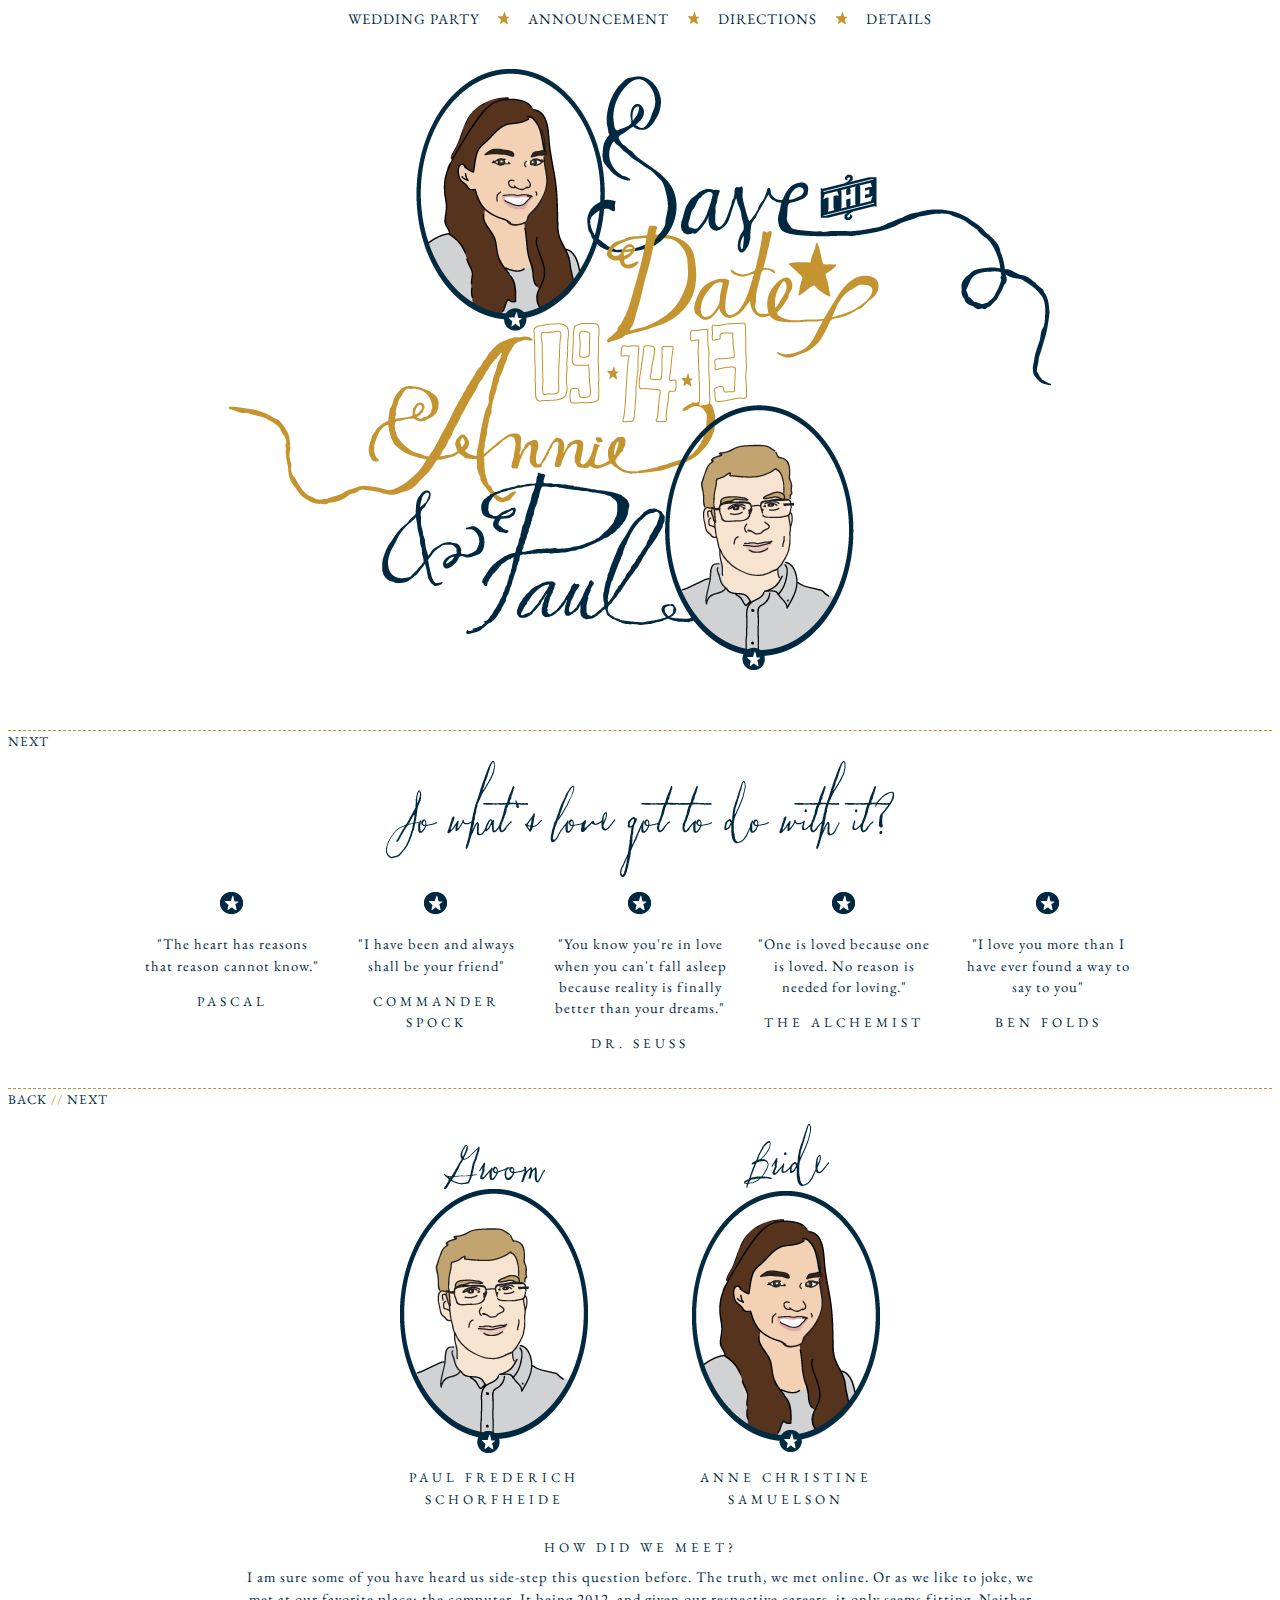
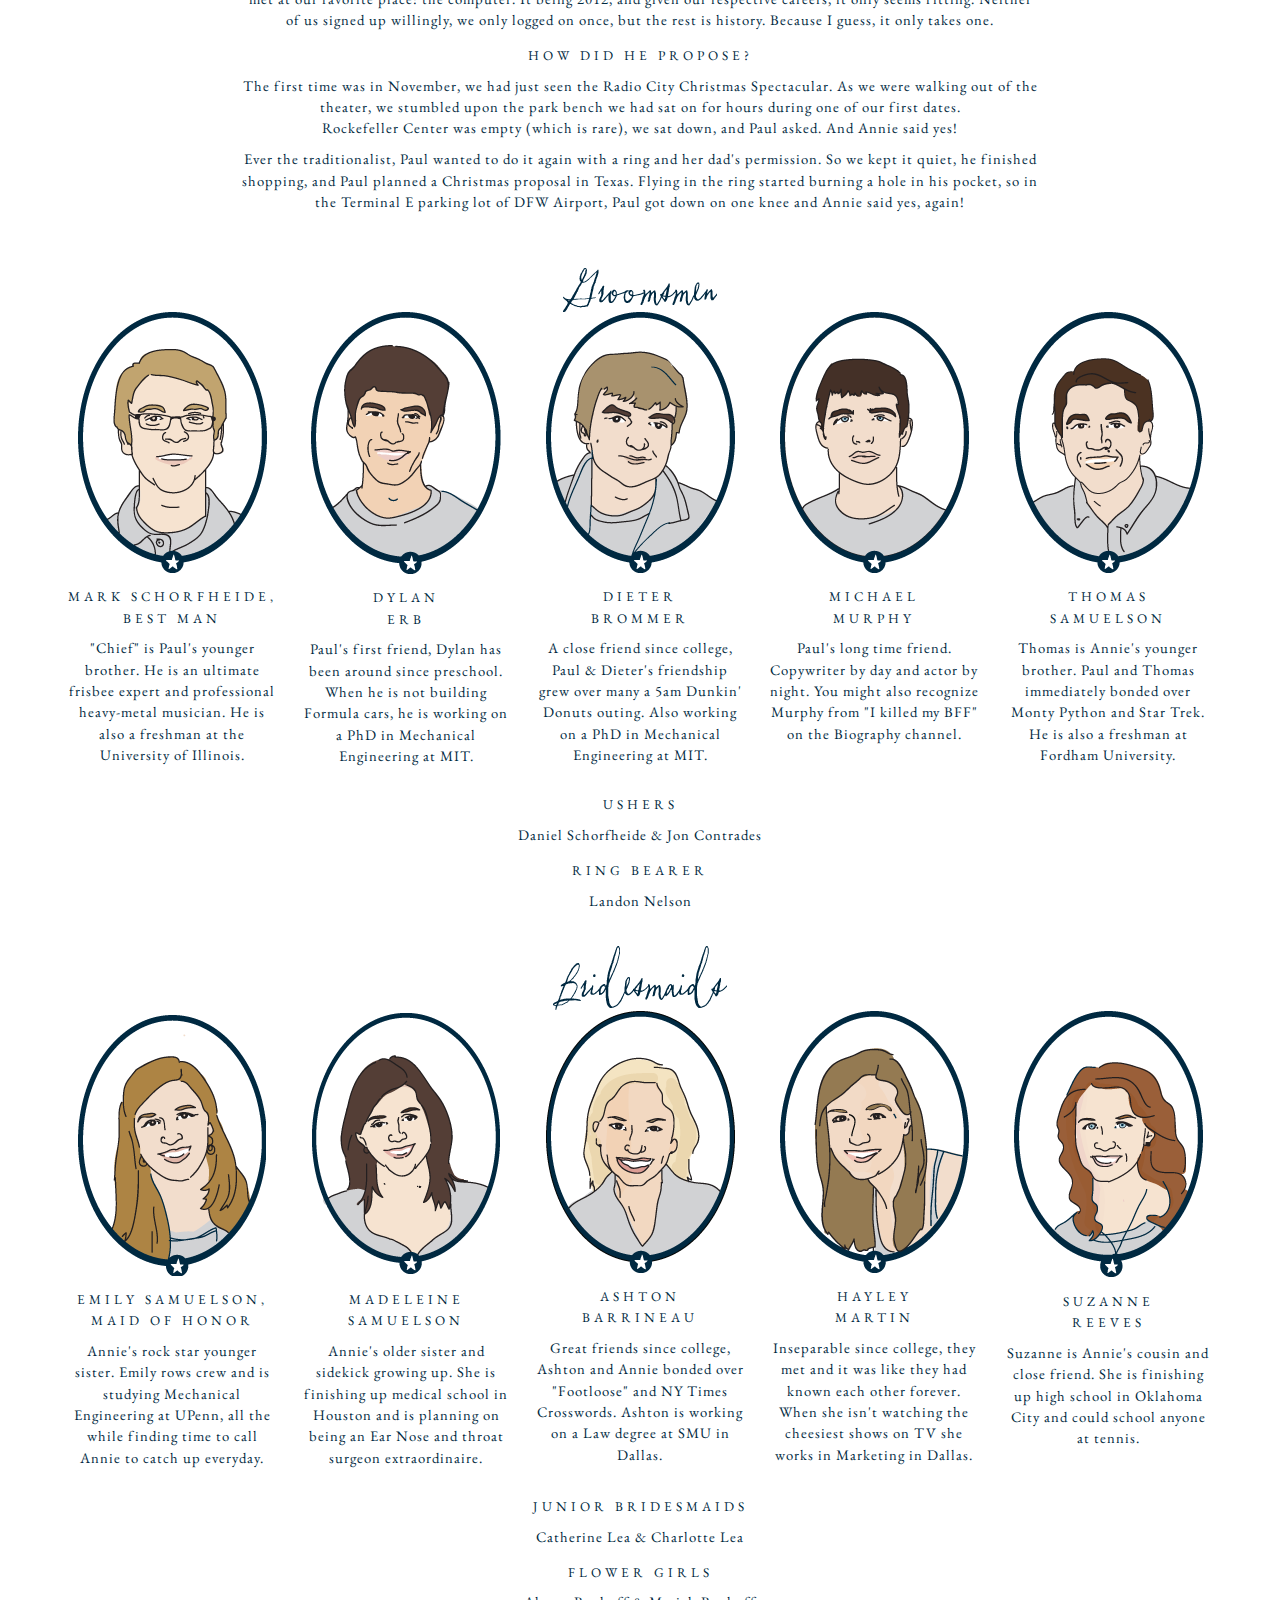
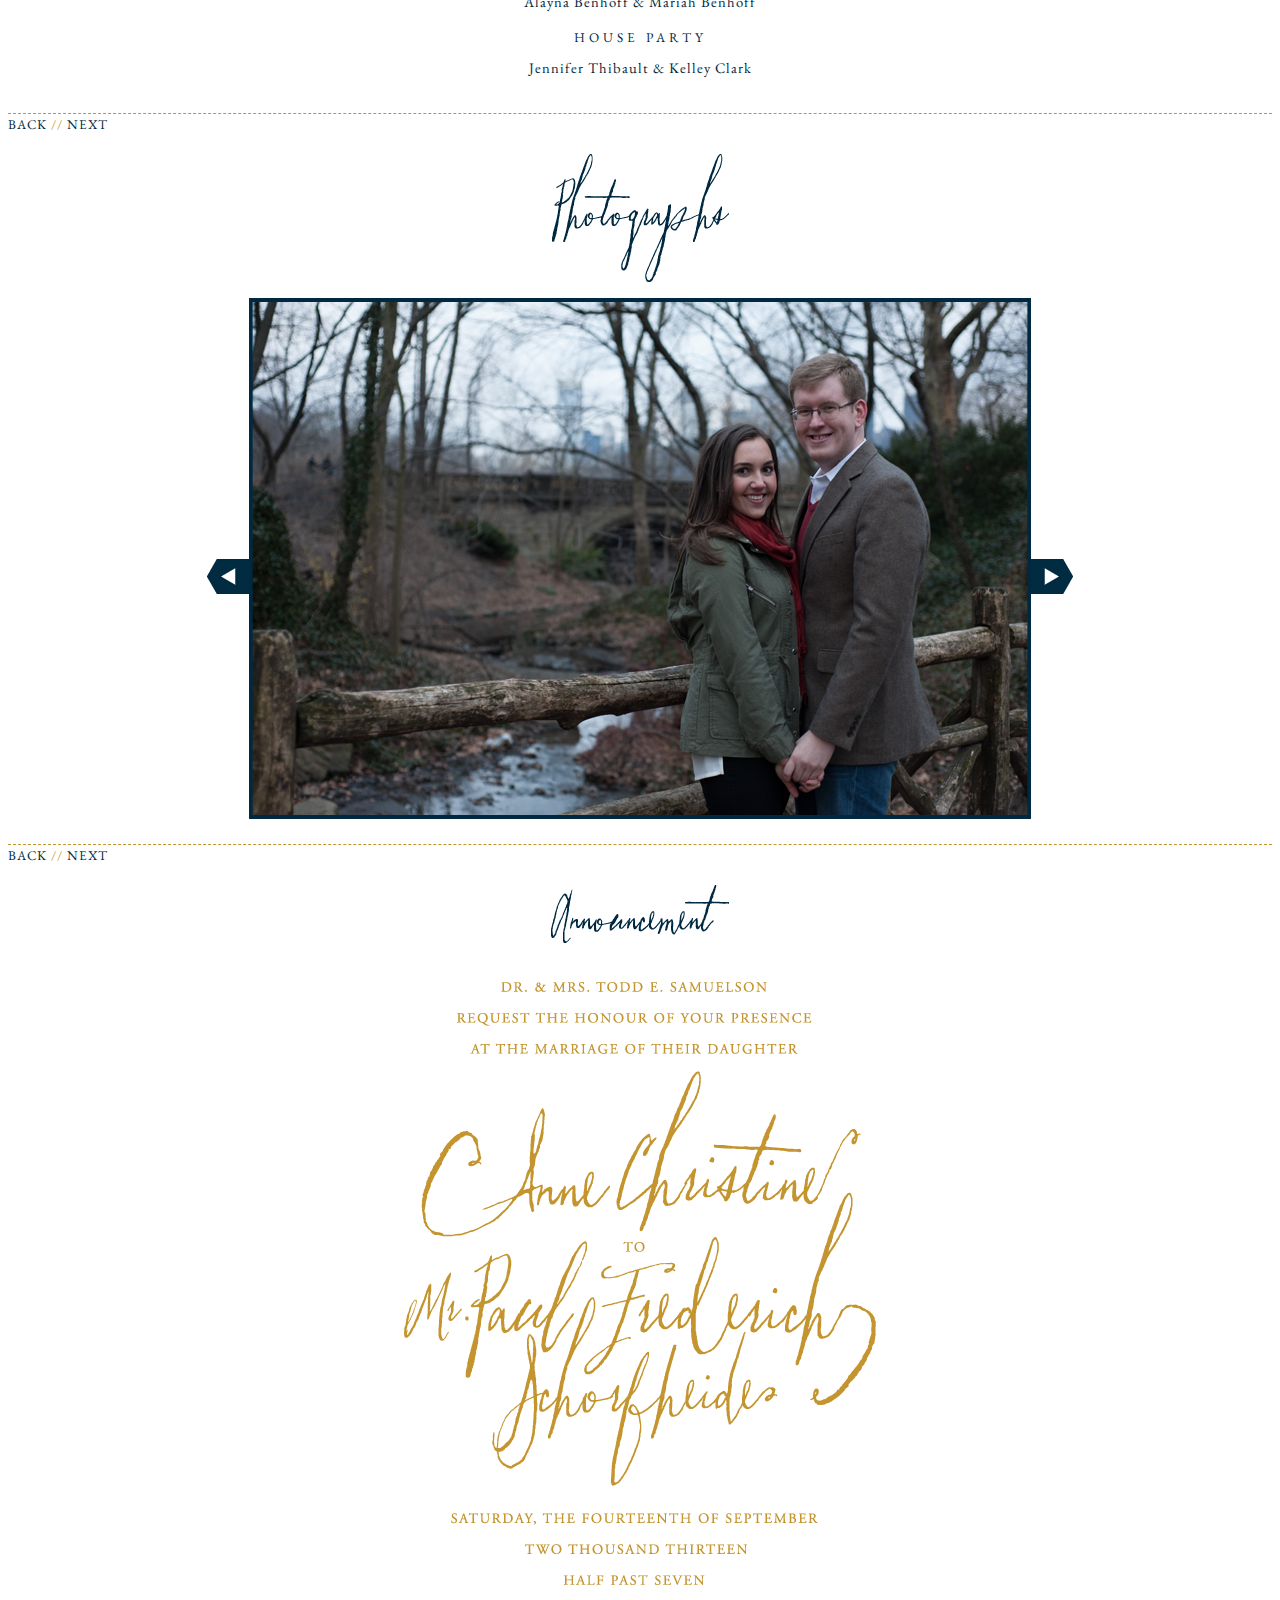
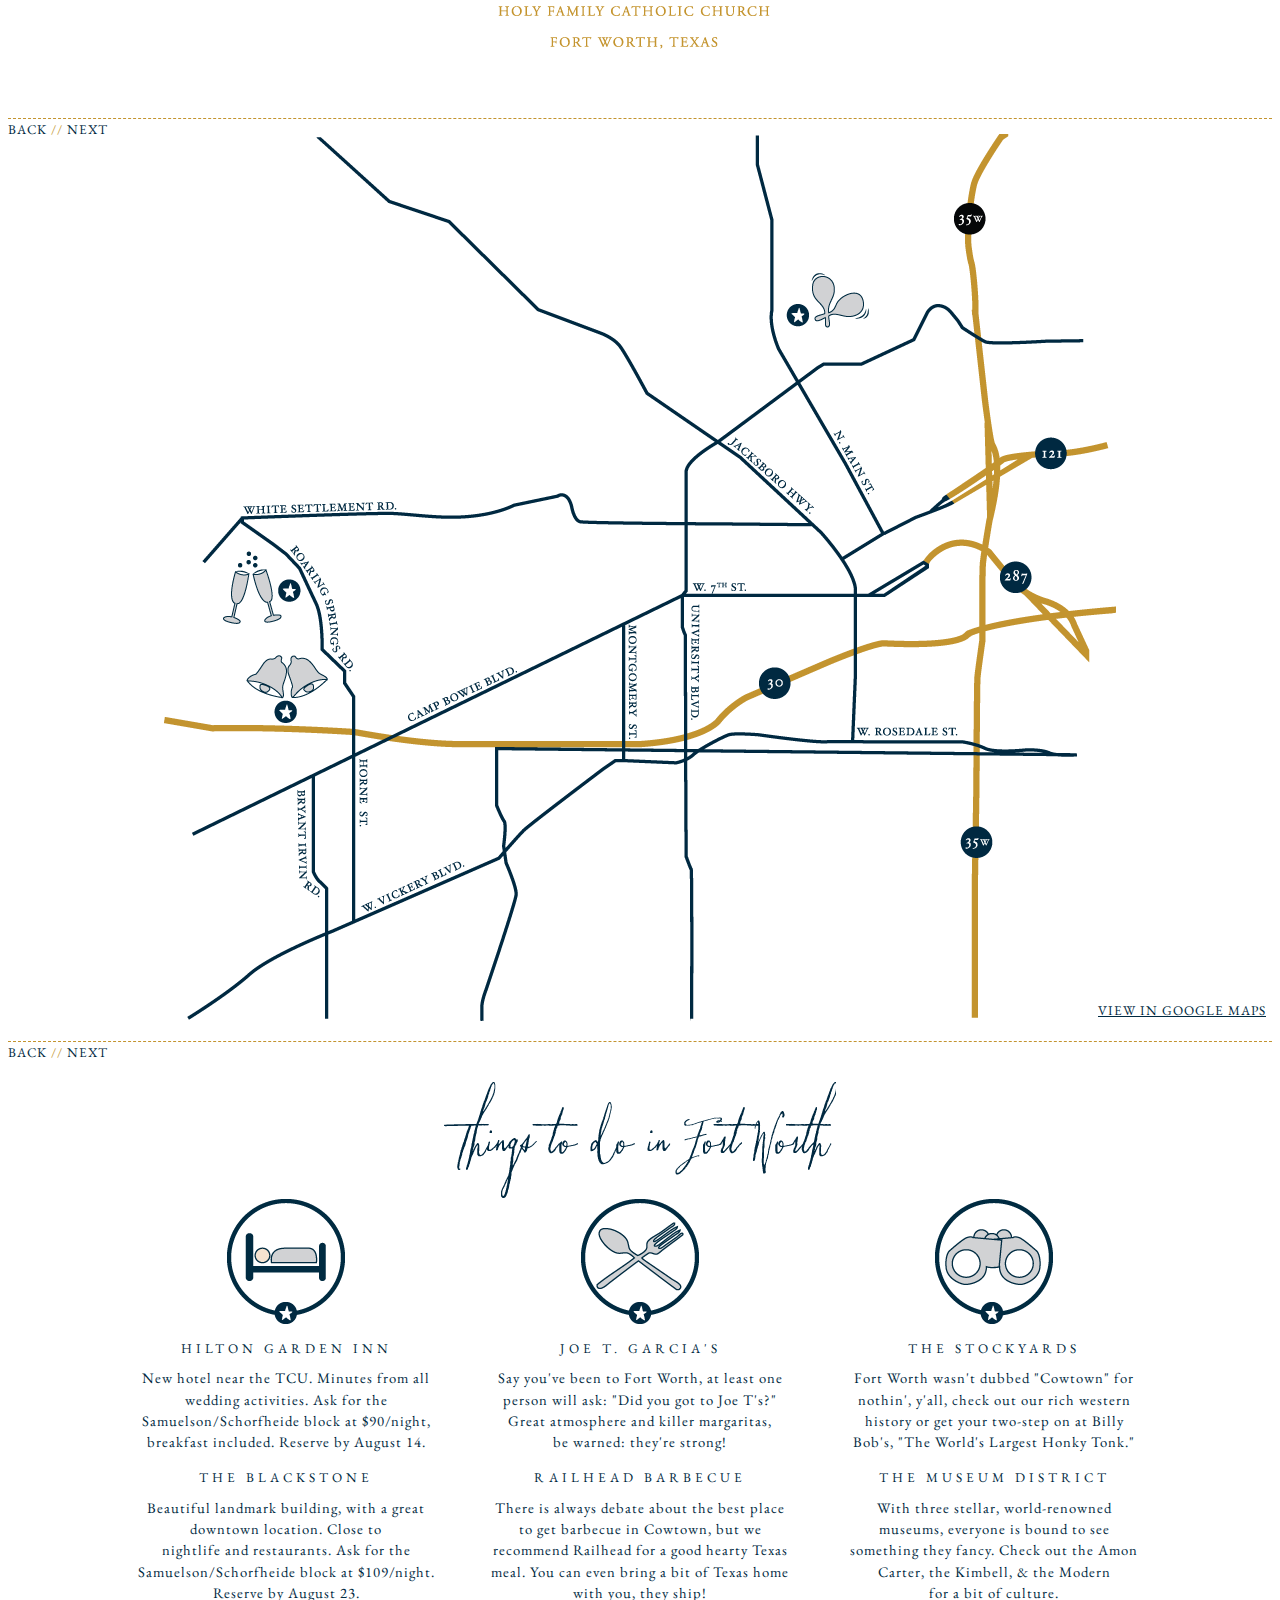
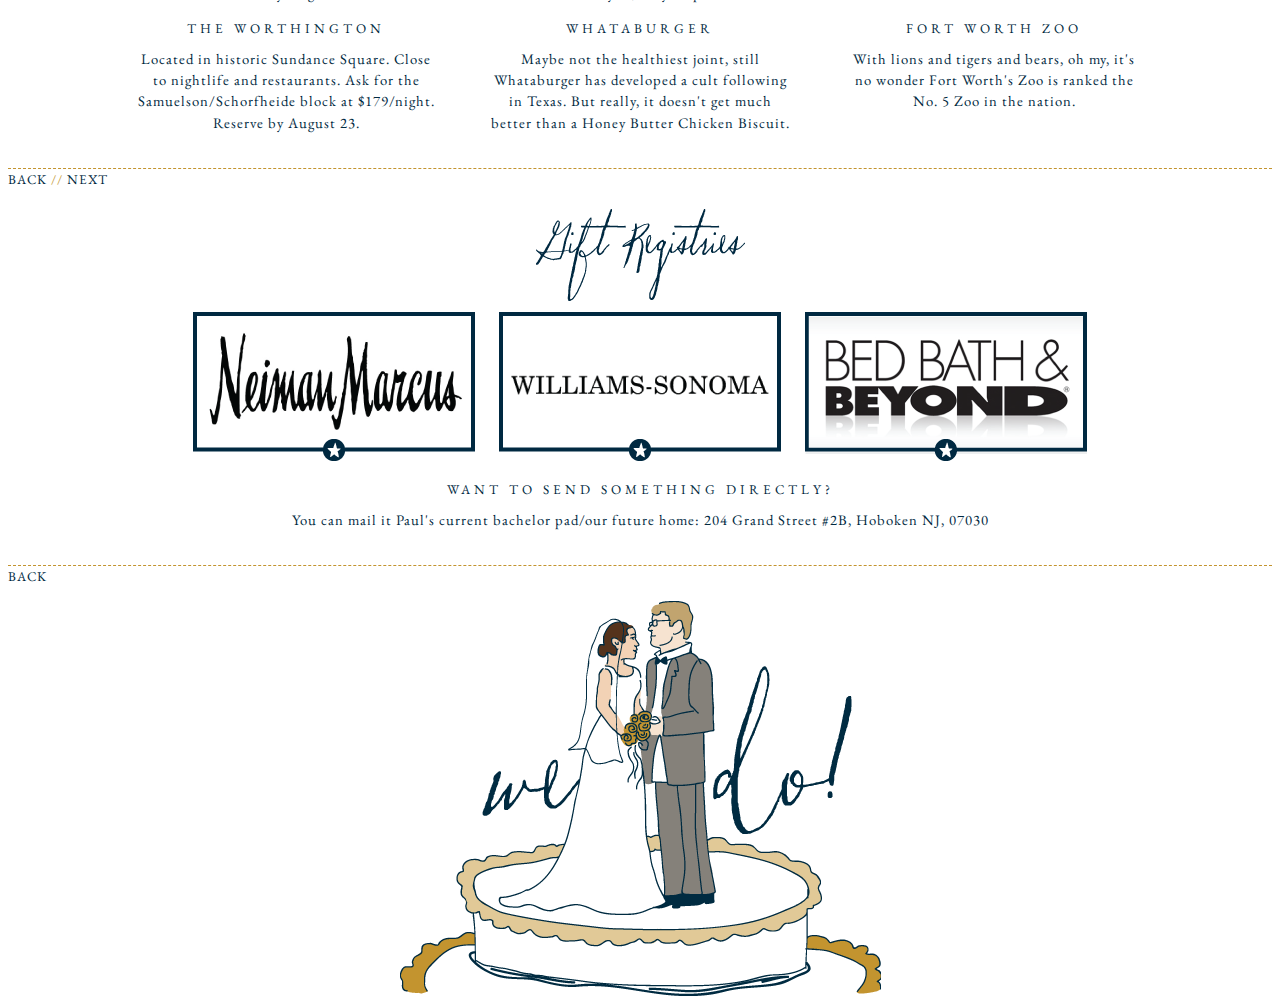
==== static/index.html @ f7cfc846 "CSS fixes" ====
<html>
<head>
  <link rel="stylesheet" type="text/css" href="style.css">
  <link href='http://fonts.googleapis.com/css?family=EB+Garamond' rel='stylesheet' type='text/css'>
  <script src="http://ajax.googleapis.com/ajax/libs/jquery/1.9.1/jquery.min.js"></script>
  <script src="http://flesler-plugins.googlecode.com/files/jquery.scrollTo-1.4.3.1-min.js"></script>
  <script src="js/index.js" type="text/javascript"></script>
</head>
<body>
<div id="header-wrap">
  <span id="header">
    <a href="javascript:void(0)" onClick="scrollTo('party')">Wedding Party</a>
    <img src="img/star_small.png" style="padding-left:15px; padding-right:15px;"/>
    <a href="javascript:void(0)" onClick="scrollTo('announcement')">Announcement</a>
    <img src="img/star_small.png" style="padding-left:15px; padding-right:15px;"/>
    <a href="javascript:void(0)" onClick="scrollTo('map')">Directions</a>
    <img src="img/star_small.png" style="padding-left:15px; padding-right:15px;"/>
    <a href="javascript:void(0)" onClick="scrollTo('todo')">Details</a>
  </span>
</div>
<div class="section">
  <img src="img/home.png" class="header" style="margin-bottom:40px">
</div>
<div id="quotes" class="section">
  <img src="img/header_quote.png" class="header" style="margin-top:-10px;">
  <div class="quote-wrapper">
    <img src="img/star.png" style="margin-top:10px; margin-bottom:20px;" >
    <p class="quote">
      "The heart has reasons that reason cannot know."
    </p>

    <div class="author">
      <h3>PASCAL</h3>
    </div>
  </div>
  <div class="quote-wrapper">
    <img src="img/star.png" style="margin-top:10px; margin-bottom:20px;">
    <p class="quote">
      "I have been and always shall be your friend"
    </p>

    <div class="author">
      <h3>COMMANDER SPOCK</h3>
    </div>
  </div>
  <div class="quote-wrapper">
    <img src="img/star.png" style="margin-top:10px; margin-bottom:20px;">
    <p class="quote">
      "You know you're in love when you can't fall asleep because reality is finally better than your dreams."
    </p>

    <div class="author">
      <h3>DR. SEUSS</h3>
    </div>
  </div>
  <div class="quote-wrapper">
    <img src="img/star.png" style="margin-top:10px; margin-bottom:20px;">
    <p class="quote">
      "One is loved because one is loved. No reason is needed for loving."
    </p>

    <div class="author">
      <h3>THE ALCHEMIST</h3>
    </div>
  </div>
  <div class="quote-wrapper">
    <img src="img/star.png" style="margin-top:10px; margin-bottom:20px;">
    <p class="quote">
      "I love you more than I have ever found a way to say to you"
    </p>

    <div class="author">
      <h3>BEN FOLDS</h3>
    </div>
  </div>
</div>

<div id="party" class="section">
  <div class="engaged">
    <img src="img/header_groom.png" style="margin-top:20px;"/>
    <img src="img/paul.png">
    <h3>PAUL FREDERICH <br/> SCHORFHEIDE</h3>
    </div>
  <div class="engaged">
    <img src="img/header_bride.png" style="margin-top:20px;"/>
    <img src="img/annie.png">
    <h3>ANNE CHRISTINE <br/> SAMUELSON</h3>
    </div>
<br/>
  <div class="proposal">
  <h3>HOW DID WE MEET?</h3>

  <p>
    I am sure some of you have heard us side-step this question before. The truth, we met online. Or as we like to
    joke, we met at our favorite place: the computer. It being 2012, and given our respective careers, it only seems fitting. Neither
    of us signed up willingly, we only logged on once, but the rest is history. Because I guess, it only takes one.
  </p>

  <h3>HOW DID HE PROPOSE?</h3>

  <p>
    The first time was in November, we had just seen the Radio City Christmas Spectacular. As we were walking out of
    the theater, we stumbled upon the park bench we had sat on for hours during one of our first dates. <br/> Rockefeller
    Center was empty (which is rare), we sat down, and Paul asked. And Annie said yes!
  </p>

  <p>
    Ever the traditionalist, Paul wanted to do it again with a ring and her dad's permission. So we kept it quiet,
    he finished shopping, and Paul planned a Christmas proposal in Texas. Flying in the ring started burning a hole in his
    pocket, so in the Terminal E parking lot of DFW Airport, Paul got down on one knee and Annie said yes, again!
  </p>
  </div>
<br/><br/>
  <div id="groomsmen">
  <img src="img/header_groomsmen.png" style="margin-top:20px;"/> <br/>
    <div class="party">
      <img src="img/mark.png"/>
      <h3>MARK SCHORFHEIDE, BEST MAN</h3>
      <p>
        "Chief" is Paul's younger brother. He is an ultimate frisbee expert and professional heavy-metal musician.
        He is also a freshman at the University of Illinois.
      </p>
    </div>
    <div class="party">
      <img src="img/dylan.png"/>
      <h3>DYLAN<br/> ERB</h3>
      <p>
        Paul's first friend, Dylan has been around since preschool. When he is not building
        Formula cars, he is working on a PhD in Mechanical Engineering at MIT.
      </p>
    </div>
    <div class="party">
      <img src="img/dieter.png"/>
      <h3>DIETER<br/>  BROMMER</h3>
      <p>
        A close friend since college, Paul &amp; Dieter's friendship grew over many a 5am Dunkin'
        Donuts outing. Also working on a PhD in Mechanical Engineering at MIT.
      </p>
    </div>
    <div class="party">
      <img src="img/murphy.png"/>
     <h3> MICHAEL<br/>  MURPHY</h3>
<p>
        Paul's long time friend. Copywriter by day and actor by night. You might also
        recognize Murphy from "I killed my BFF" on the Biography channel.
      </p>
    </div>
    <div class="party">
      <img src="img/thomas.png"/>
      <h3>THOMAS <br/> SAMUELSON</h3>
      <p>
        Thomas is Annie's younger brother. Paul and Thomas immediately bonded over
        Monty Python and Star Trek. He is also a freshman at Fordham University.
      </p>
    </div>
  </div>
  <div id="ushers">
    <h3>USHERS</h3>
    <p>Daniel Schorfheide &amp; Jon Contrades</p>
    <h3>RING BEARER</h3>
    <p>Landon Nelson </p>
  </div>

  <div id="bridesmaids">
  <img src="img/header_bridesmaids.png" style="margin-top:20px;"/> <br/>
    <div class="party">
      <img src="img/emily.png"/>
      <h3>EMILY SAMUELSON, MAID OF HONOR</h3>
      <p>
        Annie's rock star younger sister. Emily rows crew and is studying Mechanical
        Engineering at UPenn, all the while finding time to call Annie to catch up everyday.
      </p>
    </div>
    <div class="party">
      <img src="img/madeleine.png"/>
      <h3>MADELEINE <br/> SAMUELSON</h3>
      <p>
        Annie's older sister and sidekick growing up. She is finishing up medical school in
        Houston and is planning on being an Ear Nose and throat surgeon extraordinaire.
      </p>
    </div>
    <div class="party">
      <img src="img/ashton.png"/>
      <h3>ASHTON <br/> BARRINEAU</h3>
      <p>
        Great friends since college, Ashton and Annie bonded over "Footloose" and NY
        Times Crosswords. Ashton is working on a Law degree at SMU in Dallas.
      </p>
    </div>
    <div class="party">
      <img src="img/hayley.png"/>
      <h3>HAYLEY <br/> MARTIN</h3>
      <p>
        Inseparable since college, they met and it was like they had known each other forever.
        When she isn't watching the cheesiest shows on TV she works in Marketing in Dallas.
      </p>
    </div>
    <div class="party">
      <img src="img/suzanne.png"/>
      <h3>SUZANNE <br/> REEVES</h3>
      <p>
        Suzanne is Annie's cousin and close friend. She is finishing up high school in Oklahoma
        City and could school anyone at tennis.
      </p>
    </div>
    <div id="junior-bridesmaids">
      <h3>JUNIOR BRIDESMAIDS</h3>
      <p>Catherine Lea &amp; Charlotte Lea</p>
      <h3>FLOWER GIRLS</h3>
      <p>Alayna Benhoff &amp; Mariah Benhoff</p>
      <h3>HOUSE PARTY</h3>
      <p>Jennifer Thibault &amp; Kelley Clark</p>
    </div>
  </div>
</div>

<div id="photos" class="section">
  <img src="img/header_photographs.png" class="header" style="margin-bottom:15px;" />
  <div id="gallery-wrapper">
    <img src="img/back.png" id="gallery-back" style="margin-bottom:225px; margin-right:-4px;"  />
    <span>
      <img src="img/gallery_img/gallery1.png" class="gallery shown" />
      <img src="img/gallery_img/gallery2.png" class="gallery hidden" />
      <img src="img/gallery_img/gallery2.png" class="gallery hidden" />
      <img src="img/gallery_img/gallery3.png" class="gallery hidden" />
      <img src="img/gallery_img/gallery4.png" class="gallery hidden" />
      <img src="img/gallery_img/gallery5.png" class="gallery hidden" />
      <img src="img/gallery_img/gallery6.png" class="gallery hidden" />
      <img src="img/gallery_img/gallery7.png" class="gallery hidden" />
      <img src="img/gallery_img/gallery8.png" class="gallery hidden" />
      <img src="img/gallery_img/gallery9.png" class="gallery hidden" />
      <img src="img/gallery_img/gallery10.png" class="gallery hidden" />
      <img src="img/gallery_img/gallery11.png" class="gallery hidden" />
      <img src="img/gallery_img/gallery12.png" class="gallery hidden" />
      <img src="img/gallery_img/gallery13.png" class="gallery hidden" />
      <img src="img/gallery_img/gallery14.png" class="gallery hidden" />
      <img src="img/gallery_img/gallery15.png" class="gallery hidden" />
      <img src="img/gallery_img/gallery16.png" class="gallery hidden" />
    </span>
    <img src="img/forward.png" id="gallery-next" style="margin-bottom:225px; margin-left:-4px;" />
  </div>
</div>
<div id="announcement" class="section">
  <img src="img/header_announcement.png" class="header">
  <img src="img/announcement.png" class="annoucement" style="margin-bottom:10px;">
</div>
<div id="map" class="section">
  <div id="desc-wrapper">
    <img src="img/rehearsal.png" id="joet-desc" class="desc"/>
    <img src="img/church.png" id="church-desc" class="desc"/>
    <img src="img/reception.png" id="club-desc" class="desc"/>
    <img src="img/map.png" id="map-image">
    <a id="google-link" href="https://local.google.com/maps/ms?msid=205976879031529196043.0004d6cf5e0712b0ca00f&msa=0"
       target="_blank">VIEW IN GOOGLE MAPS</a>
  </div>
</div>
<div id="todo" class="section">
  <img src="img/header_todo.png" class="header">
  <div class="column">
    <img src="img/hotel.png">
    <h3><a href="http://hiltongardeninn3.hilton.com/en/hotels/texas/hilton-garden-inn-fort-worth-medical-center-FTWMDGI/index.html">HILTON GARDEN INN</a></h3>
    <p>
     New hotel near the TCU. Minutes from all wedding activities.  Ask for the Samuelson/Schorfheide block at $90/night, breakfast included. Reserve by August 14.
    </p>
    <h3><a href="http://www.marriott.com/hotels/travel/dfwms-courtyard-fort-worth-downtown-blackstone/">THE BLACKSTONE</a></h3>
    <p>
      Beautiful landmark building, with a great downtown location. Close to <br/> nightlife and restaurants.  Ask for the Samuelson/Schorfheide block at $109/night. Reserve by August 23.
    </p>
    <h3><a href="http://www.marriott.com/hotels/travel/dfwdt-the-worthington-renaissance-fort-worth-hotel/">THE WORTHINGTON</a></h3>
    <p>
      Located in historic Sundance Square. Close to nightlife and restaurants.
      Ask for the Samuelson/Schorfheide block at $179/night. Reserve by August 23.
    </p>
  </div>
  <div class="column">
    <img src="img/food.png">
    <h3><a href="http://www.joets.com/">JOE T. GARCIA'S</a></h3>
    <p>
      Say you've been to Fort Worth, at least one person will ask: "Did you got
      to Joe T's?" Great atmosphere and killer margaritas, <br/> be warned: they're strong!
    </p>
    <h3><a href="http://www.railheadbbq.net/Railhead_BBQ/Home.html">RAILHEAD BARBECUE</a></h3>
    <p>
      There is always debate about the best place to get barbecue in Cowtown, but we recommend Railhead
      for a good hearty Texas meal. You can even bring a bit of Texas home with you, they ship!
    </p>
    <h3><a href="http://whataburger.com/Food">WHATABURGER</a></h3>
    <p>
      Maybe not the healthiest joint, still Whataburger has developed a cult following in Texas. But
      really, it doesn't get much better than a Honey Butter Chicken Biscuit.
    </p>
  </div>
  <div class="column">
    <img src="img/sights.png">
    <h3><a href="http://www.fortworthstockyards.org/">THE STOCKYARDS</a></h3>
    <p>
      Fort Worth wasn't dubbed &quot;Cowtown&quot; for nothin', y'all, check out our rich western history or get your two-step on at Billy Bob's, &quot;The World's Largest Honky Tonk.&quot;</p>
    <h3><a href="http://www.fortworth.com/things-to-do/museums-galleries/">THE MUSEUM DISTRICT</a></h3>
    <p>
      With three stellar, world-renowned museums, everyone is bound to see something they fancy. Check out the Amon Carter, the Kimbell, &amp; the Modern <br/> for a bit of culture. </p>
    <h3><a href="http://www.fortworthzoo.org/">FORT WORTH ZOO</a></h3>
    <p>
      With lions and tigers and bears, oh my, it's no wonder Fort Worth's Zoo is ranked the No. 5
      Zoo in the nation.
    </p>
  </div>
</div>
<div id="registries" class="section">
  <img src="img/header_registry.png" class="header" style="margin-bottom:10px;">
  <a target="_blank" href="https://registry.neimanmarcus.com/napp/neimans">
    <img src="img/neimans.png" class="store">
  </a>
  <a target="_blank" href="http://www.williams-sonoma.com/registry/3204131/registry-list.html">
    <img src="img/williamssonoma.png" class="store">
  </a>
  <a target="_blank" href="http://www.bedbathandbeyond.com/regGiftRegistry.asp?wrn=-146339126&">
    <img src="img/bbb.png" class="store">
  </a>
  <h3>WANT TO SEND SOMETHING DIRECTLY?</h3>
  <p>
    You can mail it Paul's current bachelor pad/our future home: 204 Grand Street #2B, Hoboken NJ, 07030
  </p>
</div>
<div id="we-do" class="section">
  <img src="img/we_do.png" style="margin-top:20px;">
</div>
</body>
</html>
---- static/style.css ----
body {
  font-family: 'EB Garamond',  serif;
  font-size: 11pt;
	line-height:16pt;
	letter-spacing:1px;
	color:#002941;
  margin-bottom: 0;
}

h3 {
    font-family: 'EB Garamond',  serif;
    font-size: 10pt;
	font-weight:400;
	letter-spacing:4px;
}

p {
	margin-top:-5px;
}

a.nav {
    font-family: 'EB Garamond',  serif;
    font-size: 10pt;
	line-height:16pt;
	letter-spacing:1px;
	color:#002941;
}

span.sep {
    font-family: 'EB Garamond',  serif;
    font-size: 10pt;
	line-height:16pt;
	letter-spacing:1px;
	color:#c3942f;
}


#header-wrap {
    text-align: center;
}

#header {
    color: #002941;
    text-transform: uppercase;
}

a {
	text-decoration: none;
	color: #002941;
}
a:hover {
	text-decoration: none;
	color: #c3942f;
}


div.party {
	display: inline-block;
	width: 210px;
	text-align:center;
	vertical-align:top;
	padding-left:10px;
	padding-right:10px;
}

div.engaged {
    text-transform: uppercase;
    text-align: center;
    display: inline-block;
    padding: 0 50px;
}

div.proposal {
    width: 800px;
    text-align: center;
    display: inline-block;
    padding: 0 50px;
}

div.engaged img {
    display: block;
    margin: 0 auto;
}

img.header {
    display: block;
    padding-top: 25px;
    margin: 0 auto;
}

div.quote-wrapper {
    display: inline-block;
    width: 180px;
	padding-left:10px;
	padding-right:10px;
    text-align: center;
	vertical-align:top;
}

div.quote-wrapper img {
    display: block;
    margin: 0 auto;
}

div.section {
    border-bottom:1px #c3942f dashed;
    text-align:center;
    position: relative;
	vertical-align:top;
  padding: 15px 15px 20px;
}

div.section:last-of-type {
    border: none;
}

div.column {
    display: inline-block;
    width: 300px;
	vertical-align:top;
	padding-left:25px;
	padding-right:25px;
}

img.store {
    padding: 0 10px;
}

div.links {
    position: absolute;
    top: 0;
    left: 0;
}

#map {
    position: relative;
	  font-size: 10pt;
}

img.desc {
  display: none;
}

img.gallery.hidden {
  display: none;
}

#we-do {
  padding-bottom: 0;
}

#joet-desc {
	position:absolute;
	left: 398px;
	top: 125px;
}

#club-desc {
	position:absolute;
	left: 136px;
	top: 286px;
}

#church-desc {
	position:absolute;
	left: 132px;
	top: 497px;
}

#google-link {
  text-decoration: underline;
  position: absolute;
  bottom: 0px;
  right: -150px;
}

#desc-wrapper {
  position: relative;
  width: 952px;
  height: 887px;
  margin-left: auto;
  margin-right: auto;
}

#gallery-wrapper {
  min-width: 900px;
}
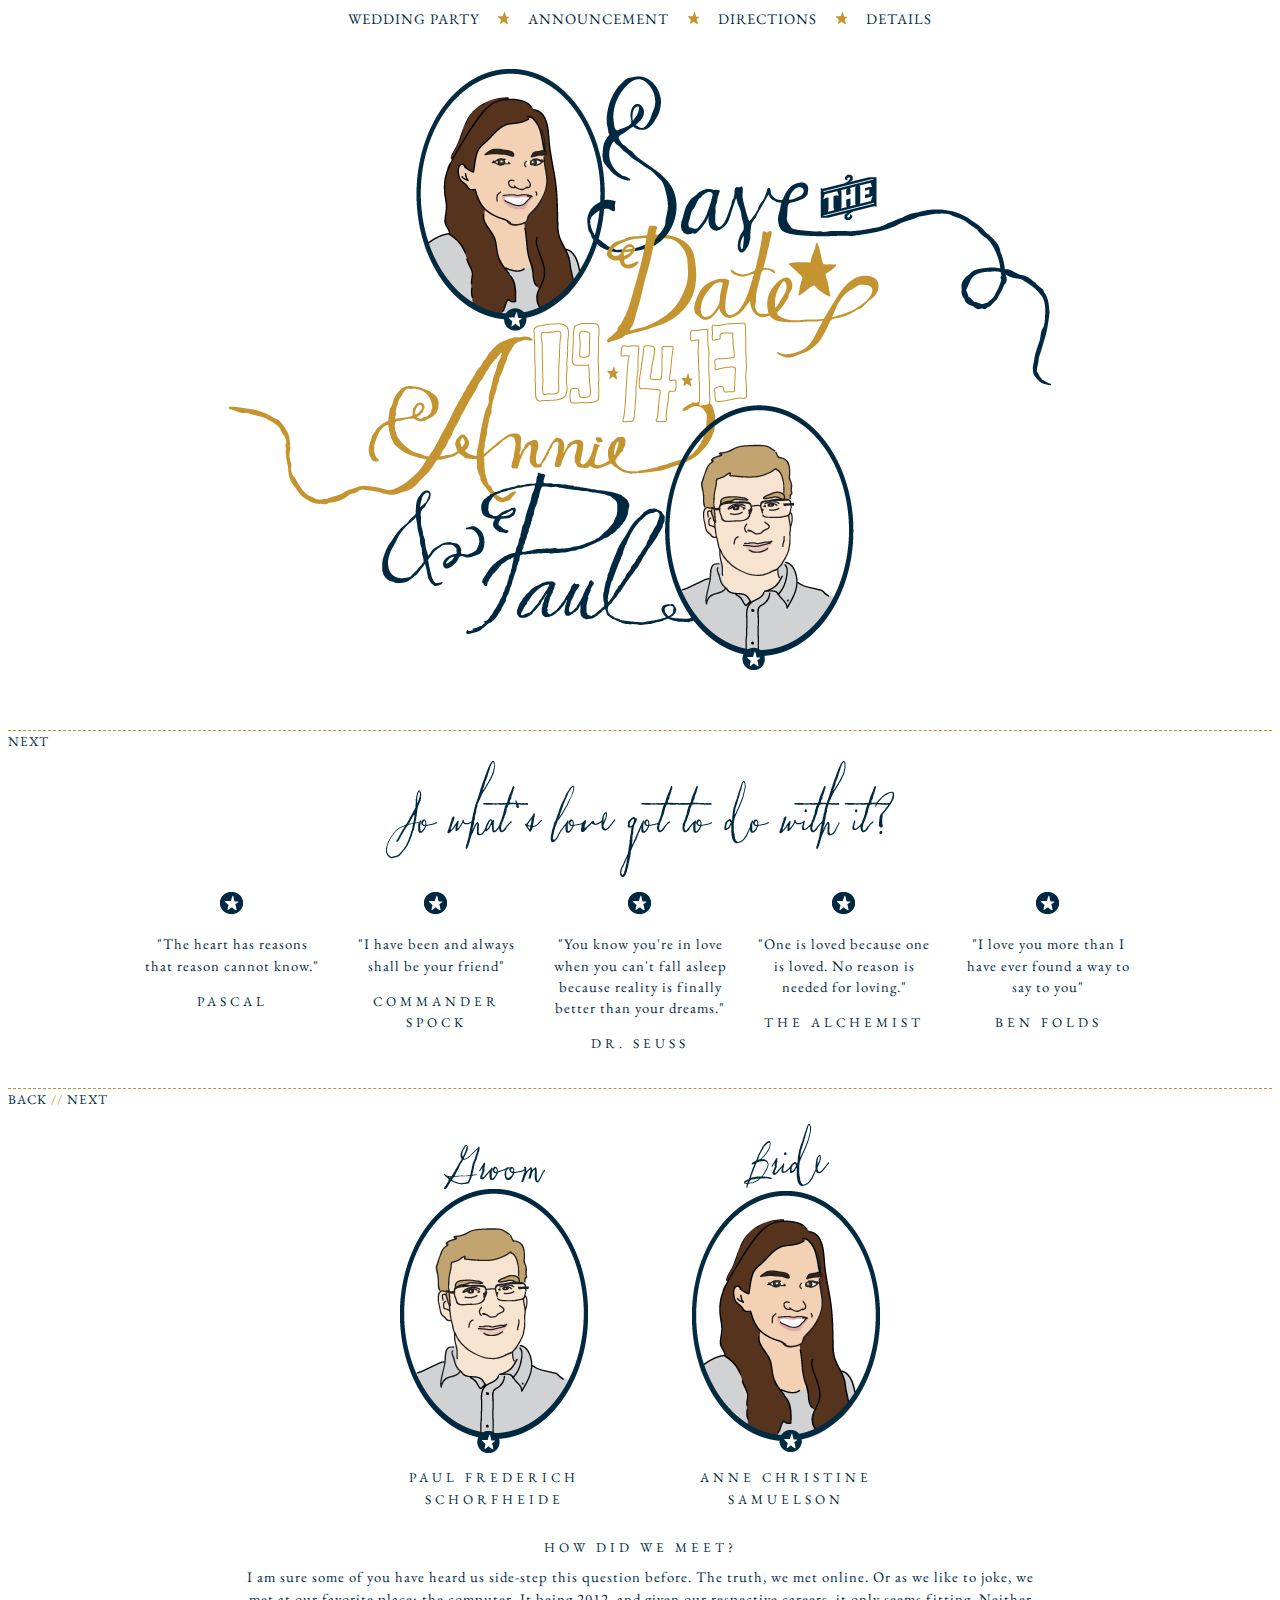
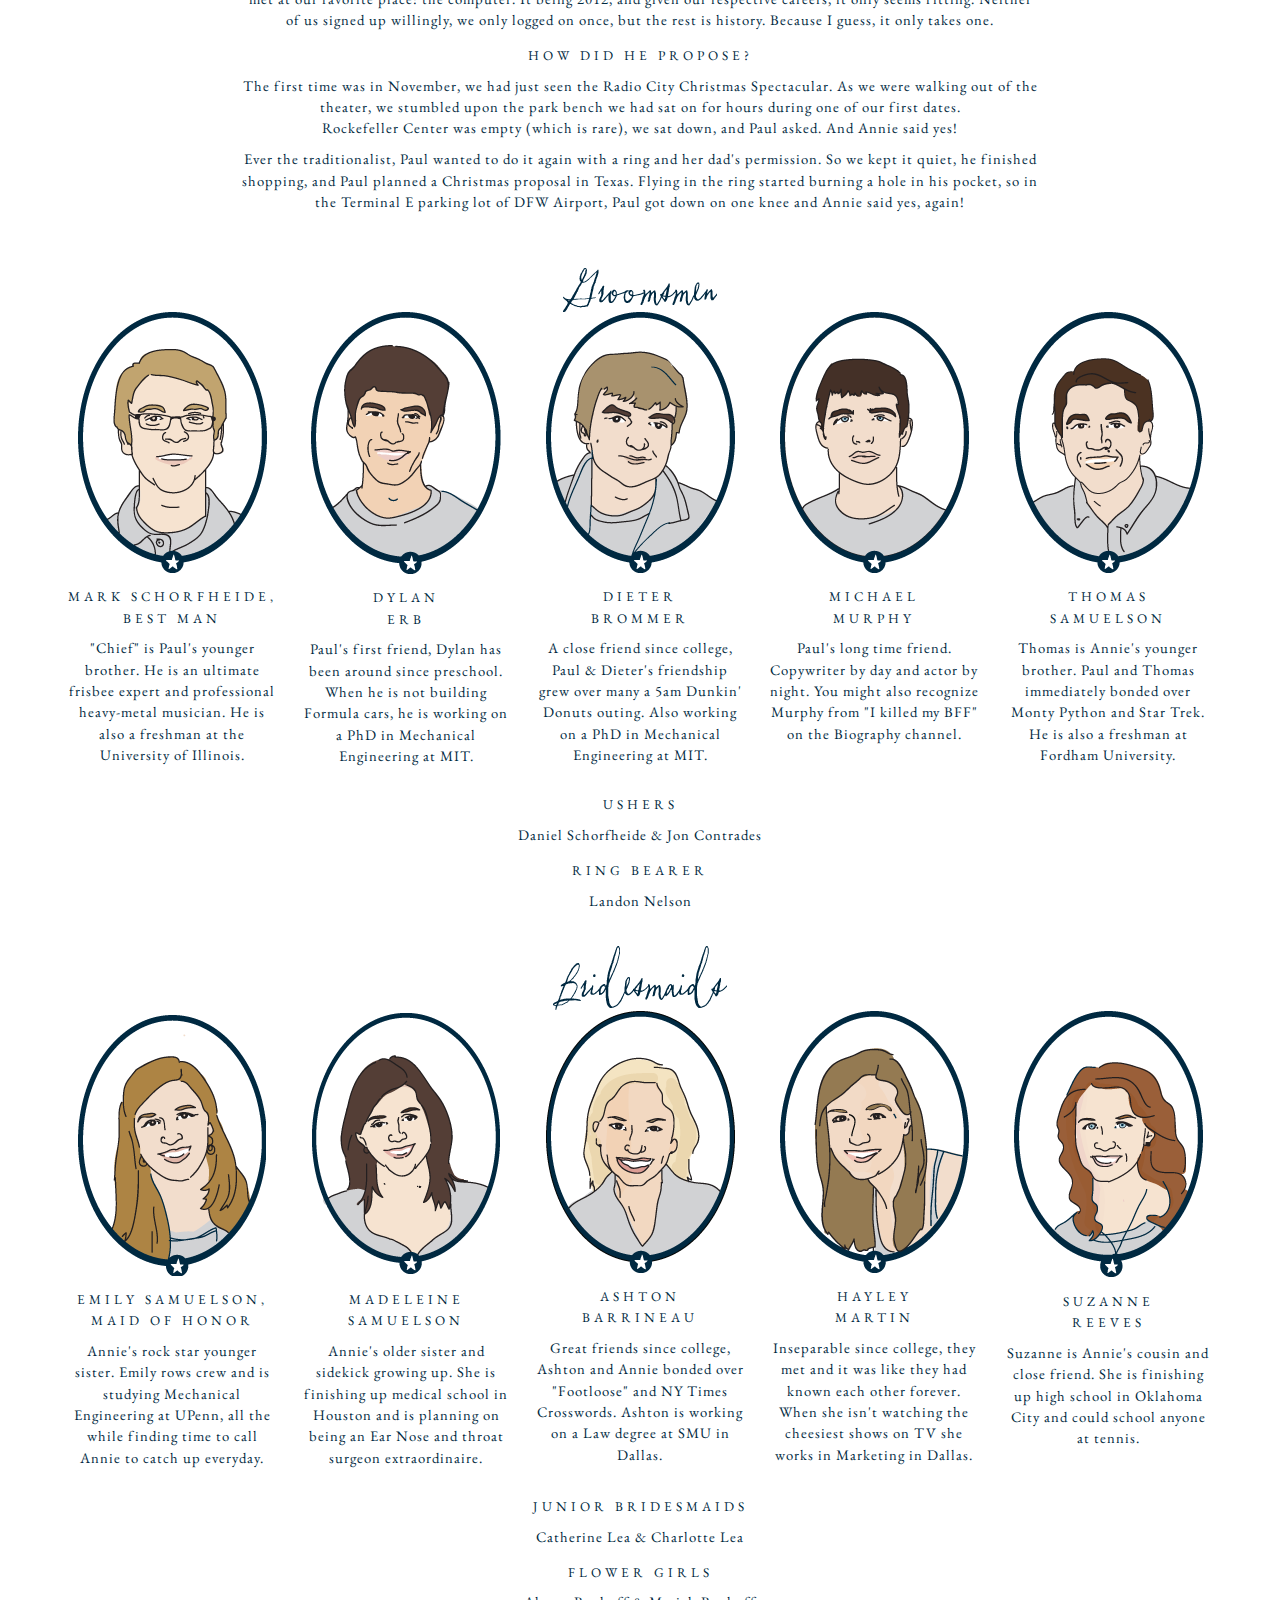
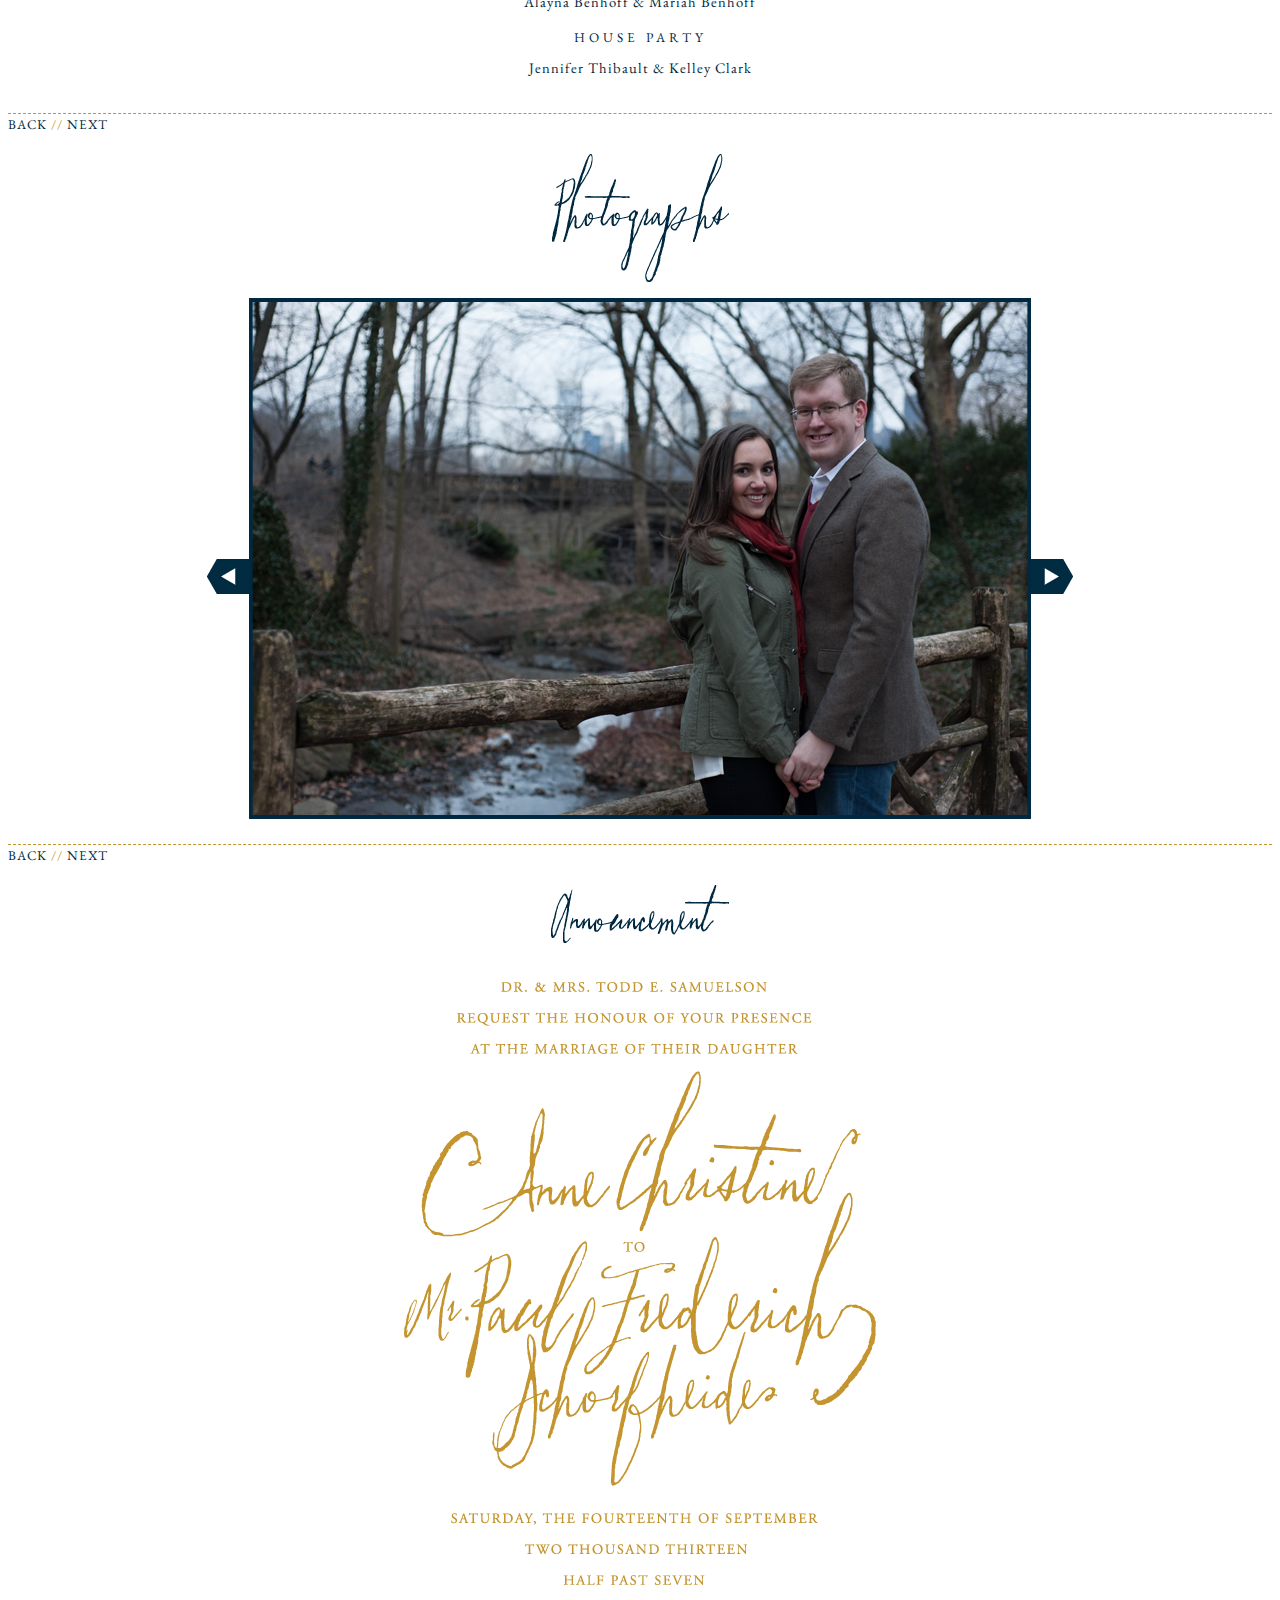
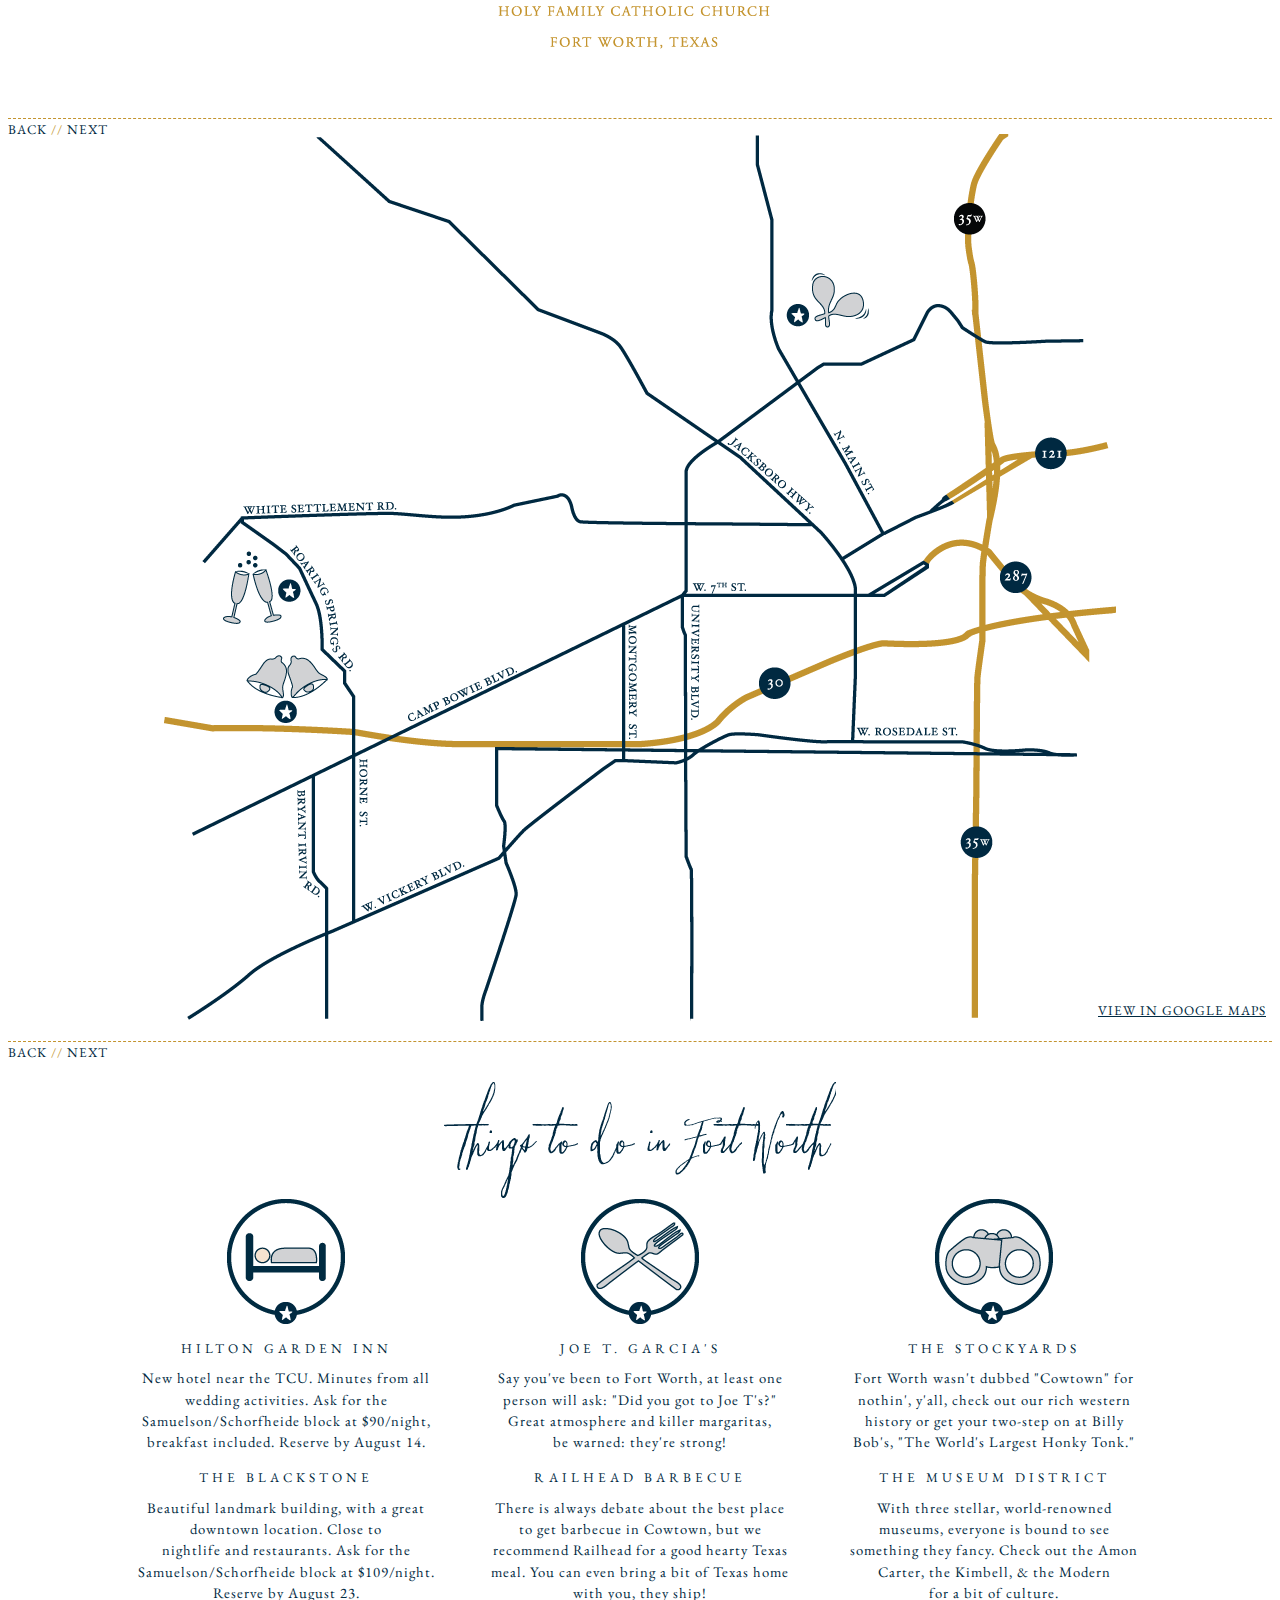
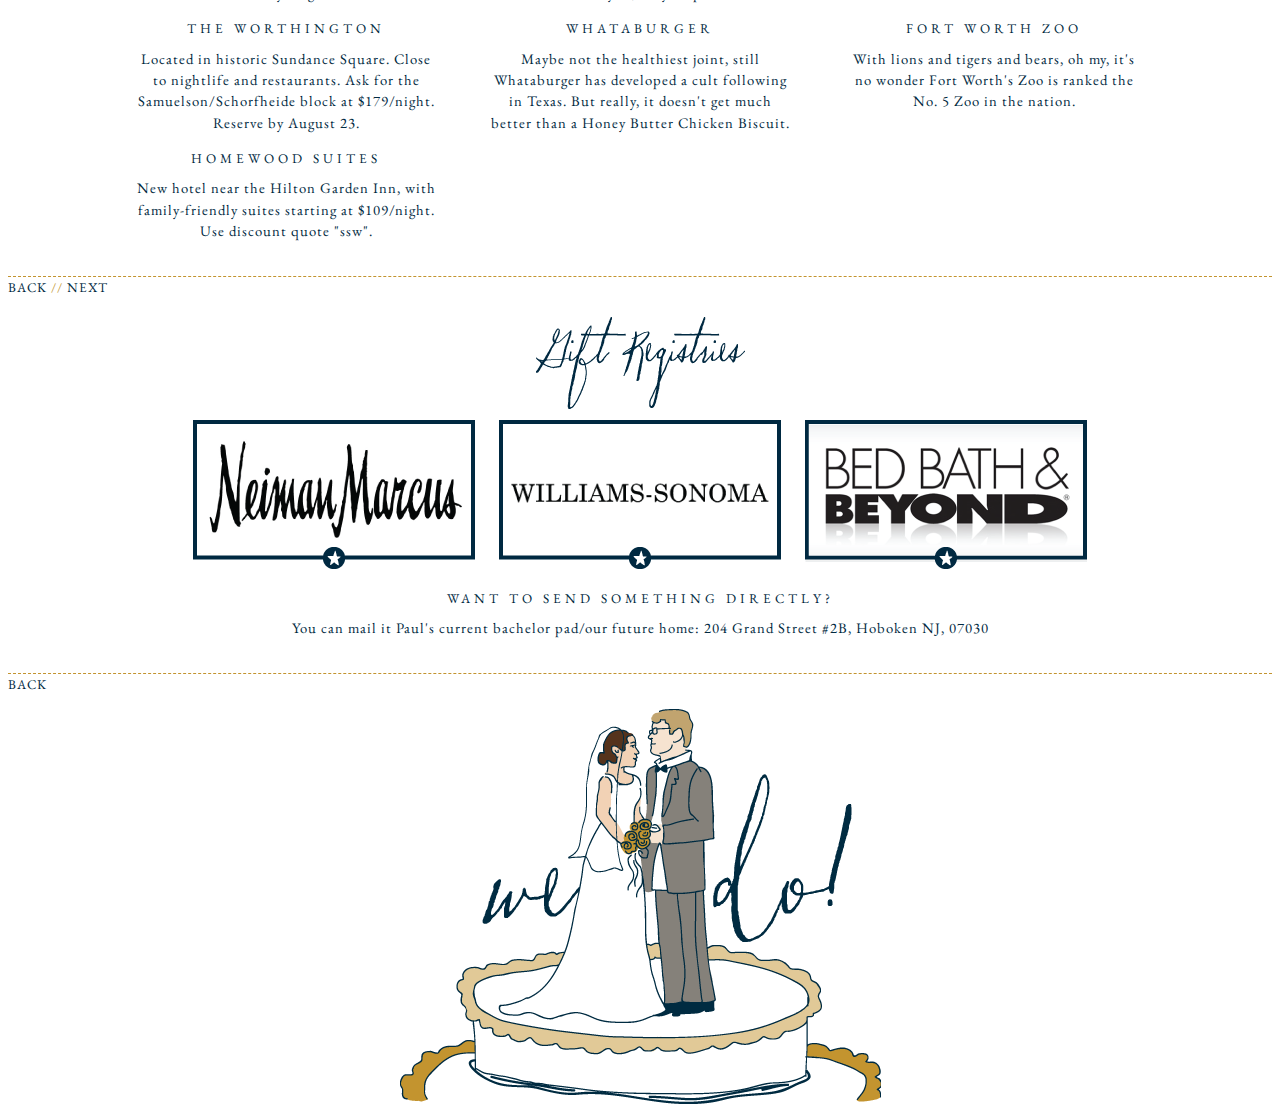
==== commit f69122b2: "add homewood suites" ====
--- a/static/index.html
+++ b/static/index.html
@@ -5,6 +5,21 @@
   <script src="http://ajax.googleapis.com/ajax/libs/jquery/1.9.1/jquery.min.js"></script>
   <script src="http://flesler-plugins.googlecode.com/files/jquery.scrollTo-1.4.3.1-min.js"></script>
   <script src="js/index.js" type="text/javascript"></script>
+  <title>Annie and Paul's Wedding</title>
+  <script type="text/javascript">
+
+    var _gaq = _gaq || [];
+    _gaq.push(['_setAccount', 'UA-39472208-1']);
+    _gaq.push(['_setDomainName', 'annieandpaul.us']);
+    _gaq.push(['_trackPageview']);
+
+    (function() {
+      var ga = document.createElement('script'); ga.type = 'text/javascript'; ga.async = true;
+      ga.src = ('https:' == document.location.protocol ? 'https://ssl' : 'http://www') + '.google-analytics.com/ga.js';
+      var s = document.getElementsByTagName('script')[0]; s.parentNode.insertBefore(ga, s);
+    })();
+
+  </script>
 </head>
 <body>
 <div id="header-wrap">
@@ -258,7 +273,7 @@
   <img src="img/header_todo.png" class="header">
   <div class="column">
     <img src="img/hotel.png">
-    <h3><a href="http://hiltongardeninn3.hilton.com/en/hotels/texas/hilton-garden-inn-fort-worth-medical-center-FTWMDGI/index.html">HILTON GARDEN INN</a></h3>
+    <h3><a href="http://hiltongardeninn.hilton.com/en/gi/groups/personalized/F/FTWMDGI-SSW-20130911/index.jhtml?WT.mc_id=POG">HILTON GARDEN INN</a></h3>
     <p>
      New hotel near the TCU. Minutes from all wedding activities.  Ask for the Samuelson/Schorfheide block at $90/night, breakfast included. Reserve by August 14.
     </p>
@@ -270,6 +285,12 @@
     <p>
       Located in historic Sundance Square. Close to nightlife and restaurants.
       Ask for the Samuelson/Schorfheide block at $179/night. Reserve by August 23.
+    </p>
+    <h3><a
+        href="http://homewoodsuites3.hilton.com/en/hotels/texas/homewood-suites-by-hilton-fort-worth-medical-center-tx-FTWMCHW/index.html">HOMEWOOD SUITES</a></h3>
+    <p>
+      New hotel near the Hilton Garden Inn, with family-friendly suites starting
+      at $109/night. Use discount quote &quot;ssw&quot;.
     </p>
   </div>
   <div class="column">
